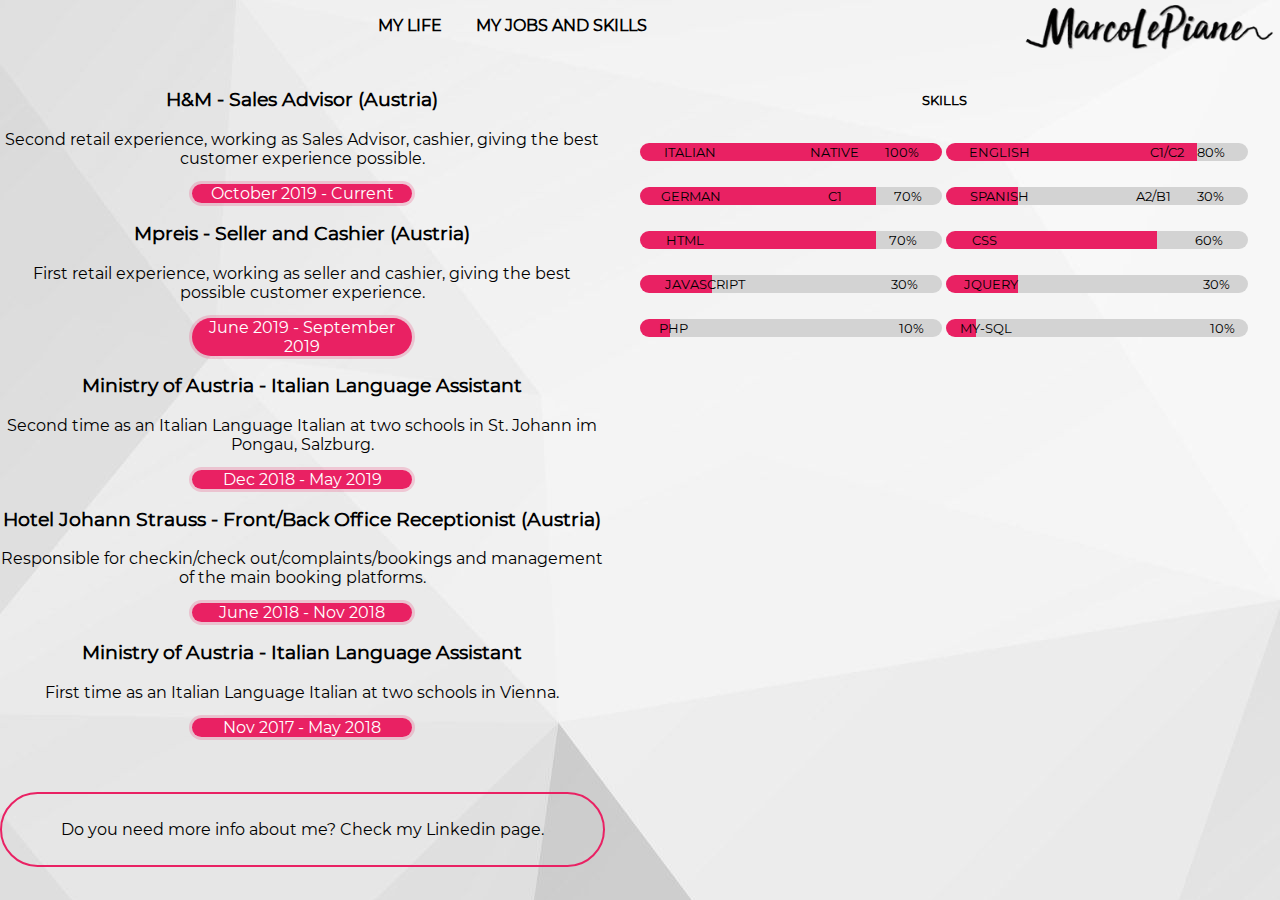
==== my-jobs-and-skills1.html @ e54bd5d1 "Add files via upload" ====
<html>
<head>
    <meta name="viewport" content="width=device=width, initial-scale=1.0">
    <meta charset='UTF-8'/>
    <title>Homepage</title>
    <!-- LINK EMOJI ESTERNO-->
    <link href="https://emoji-css.afeld.me/emoji.css" rel="stylesheet">      
    <link rel="stylesheet" type="text/css" href="my-jobs-and-skills1.css">
</head>
<body>
    <div class="container">
        <nav>
        <ul>
         <li><a href="my-life1.html"  class="btn" id="my-life"><b>MY LIFE</b></a></li>
         <li><a href="my-jobs-and-skills1.css"  class="btn" id="my-jobs"><b>MY JOBS AND SKILLS</b></a></li>
        </ul>
        </nav>
        <div id="logo">
        <a href="index1.html"><img src="logo.png" style="max-width: 100%"></a>
        </div>
        <main>
        <div id="skills-list">
        <h5 id="skills">SKILLS</h5>
      <p id="italian-skill" class="skills">ITALIAN&emsp;&emsp;&emsp;&emsp;&emsp;&emsp;&emsp; NATIVE&emsp;&emsp;100%</p>
      <p id="english-skill" class="skills">ENGLISH&emsp;&emsp;&emsp;&emsp;&emsp;&emsp;&emsp;&emsp;&emsp; C1/C2&emsp;80%</p>      
       <p id="german-skill" class="skills">GERMAN&emsp;&emsp;&emsp;&emsp;&emsp;&emsp;&emsp;&emsp; C1&emsp;&emsp;&emsp;&emsp;70%</p>
       <p id="spanish-skill" class="skills">SPANISH&emsp;&emsp;&emsp;&emsp;&emsp;&emsp;&emsp;&emsp; A2/B1&emsp;&emsp;30%</p>
       <p id="html-skill" class="skills">HTML&emsp;&emsp;&emsp;&emsp;&emsp;&emsp;&emsp;&emsp; &emsp;&emsp;&emsp;&emsp;&emsp;&emsp;70%</p>
       <p id="css-skill" class="skills">CSS&emsp;&emsp;&emsp;&emsp;&emsp;&emsp;&emsp;&emsp; &emsp;&emsp;&emsp;&emsp;&emsp;&emsp;&emsp;60%</p>
       <p id="javascript-skill" class="skills">JAVASCRIPT&emsp;&emsp;&emsp;&emsp;&emsp;&emsp;&emsp;&emsp; &emsp;&emsp;&emsp;30%</p>
       <p id="jquery-skill" class="skills">JQUERY&emsp;&emsp;&emsp;&emsp;&emsp;&emsp;&emsp;&emsp; &emsp;&emsp;&emsp;&emsp;&emsp;&emsp;30%</p>
       <p id="php-skill" class="skills">PHP&emsp;&emsp;&emsp;&emsp;&emsp;&emsp;&emsp;&emsp; &emsp;&emsp;&emsp;&emsp;&emsp;&emsp;&emsp;&emsp;10%</p>
       <p id="mysql-skill" class="skills">MY-SQL&emsp;&emsp;&emsp;&emsp;&emsp;&emsp;&emsp;&emsp; &emsp;&emsp;&emsp;&emsp;&emsp;&emsp;&emsp;10%</p>
          
          
          </div>
      
        </main>
        <div id="sidebar">
        <div class="list">
          <div class="paragraph">
            <h3 class="content">H&M - Sales Advisor (Austria)</h3>
              
          <p class="par">Second retail experience, working as Sales Advisor, cashier, giving the best customer experience possible.</p>
            
          <div id="time1" class="time">October 2019 - Current</div>
          </div>
              <div class="paragraph">
            <h3 class="content">Mpreis - Seller and Cashier (Austria)</h3>
              <p class="par">First retail experience, working as seller and cashier, giving the best possible customer experience.</p>
            
           <div id="time2" class="time">June 2019 - September 2019</div>
            </div>  
            <div class="paragraph">
            <h3 class="content">Ministry of Austria - Italian Language Assistant</h3>
              <p class="par">Second time as an Italian Language Italian at two schools in St. Johann im Pongau, Salzburg.</p>
            
          <div id="time3" class="time">Dec 2018 - May 2019</div>
                </div>
                <div class="paragraph">
            <h3 class="content">Hotel Johann Strauss - Front/Back Office Receptionist (Austria)</h3>
              <p class="par">Responsible for checkin/check out/complaints/bookings and management of the main booking platforms.</p>
            
          <div id="time4" class="time">June 2018 - Nov 2018</div>
            </div>
                    <div class="paragraph">
            <h3 class="content">Ministry of Austria - Italian Language Assistant</h3>
              <p class="par">First time as an Italian Language Italian at two schools in Vienna.</p>
            
          <div id="time5" class="time">Nov 2017 - May 2018</div>
          </div>
              </div>
              <div id="link-container">
      <p>Do you need more info about me? Check my <span><a id="linkedin-icon" href="https://www.linkedin.com/in/marco-le-piane/">Linkedin page</a></span>.</p>
      </div>
              </div>
      
      
        </div> 
</body>





</html>
---- my-jobs-and-skills1.css ----
@font-face {
    font-family: 'Montserrat';
    src: url('font/Montserrat-Regular.eot');
    src: url('font/Montserrat-Regular.eot?#iefix') format('embedded-opentype'),
        url('font/Montserrat-Regular.woff2') format('woff2'),
        url('font/Montserrat-Regular.woff') format('woff'),
        url('font/Montserrat-Regular.ttf') format('truetype'),
        url('font/Montserrat-Regular.svg#Montserrat-Regular') format('svg');
    font-weight: normal;
    font-style: normal;
}


body {
    margin:0;
    padding:0;
    background-image: url(white-background.jpg);
    background-repeat: no-repeat;
    background:cover;
    font-family: "Montserrat";
    }

/* CONTAINER */
.container {
    display: grid;
    height:100vh;
    grid-template-columns: 3fr 1fr 1fr 1.3fr;
    grid-template-rows: 0.5fr 2.8fr 2.8fr 0.6fr;
    grid-template-areas: 
    "nav nav nav logo"
    "sidebar main main main"
    "sidebar main main main"
    "sidebar main main main";
    grid-gap: 0.2rem;
}

/* NAVIGATION MENU */
nav {
    grid-area: nav;    
    text-align:center;
    

}

li {
    display: inline-grid;
    margin-right: 30px;
    }
a {
    list-style-type: none;
    text-decoration: none;
    color: black;
    
}
.btn:hover {
    padding:2px;
    border-bottom:2px solid black;
    transition: 0.2s;
}
/*LOGO */

#logo {
    grid-area: logo;
    text-align: center;
}


/* SIDEBAR */

#sidebar {
    grid-area: sidebar;
    text-align: center;
}

.time {
    box-shadow: 0 0 0 3px rgba(233,33,99,0.2);
    background: rgba(233,33,99,1);
    border-radius: 50px;
    color:white;
    width:220px;
    text-align:center;
    display: inline-grid;
}

#time5 {
    margin-bottom: 15px;
}


#link-container {
    border: rgba(233,33,99,1) 2px solid;
    border-radius: 50px;
    padding:10px;
    margin-top: 40px;
    margin-bottom: 10px;
}

#linkedin-icon:hover{
    border-bottom:1px solid black;
}


/* MAIN */
main {
    grid-area: main;
    text-align: center;
}

#skills {
    text-align: center;
}
.skills {
    font-size: 13px;
    padding:1px;
    text-align: center;
    display: inline-grid;
    color:black;
    border-radius: 50px;
    width:300px;
}
#italian-skill {
    background: linear-gradient(to right, #E92163 0%, #E92163 100%);
    
   
}

#english-skill {
    background: linear-gradient(to right, #E92163 0%, #E92163 83%, #D3D3D3 83%, #D3D3D3 100%);
    
}

#german-skill {
    background: linear-gradient(to right, #E92163 0%, #E92163 78%, #D3D3D3 73%, #D3D3D3 100%);
    }
#spanish-skill {
    background: linear-gradient(to right, #E92163 0%, #E92163 24%, #D3D3D3 24%, #D3D3D3 100%);
    
}

#html-skill {
    background: linear-gradient(to right, #E92163 0%, #E92163 78%, #D3D3D3 78%, #D3D3D3 100%);
    }

#css-skill {
    background: linear-gradient(to right, #E92163 0%, #E92163 70%, #D3D3D3 70%, #d3d3d3 100%);
    }
#javascript-skill {
    background: linear-gradient(to right, #E92163 0%, #E92163 24%, #D3D3D3 24%, #D3D3D3 100%);
    
}
#jquery-skill {
    background: linear-gradient(to right, #E92163 0%, #E92163 24%, #D3D3D3 24%, #D3D3D3 100%);
    
}

#php-skill {
    background: linear-gradient(to right, #E92163 0%, #E92163 10%, #D3D3D3 10%, #D3D3D3 100%);
}

#mysql-skill {
    background: linear-gradient(to right, #E92163 0%, #E92163 10%, #D3D3D3 10%, #D3D3D3 100%);
}

/* MEDIA QUERIES */
@media only screen and (max-width:550px) {
    .container {
        grid-template-columns:1fr;
        grid-template-rows: 0.4fr 0.4fr 2.2fr 1.2fr;
        grid-template-areas: 
        "logo"
        "nav"
        "sidebar"
        "main"
    }
    nav {
        margin:10px 0px 10px 0px;
        border:1px solid black;
    }
}
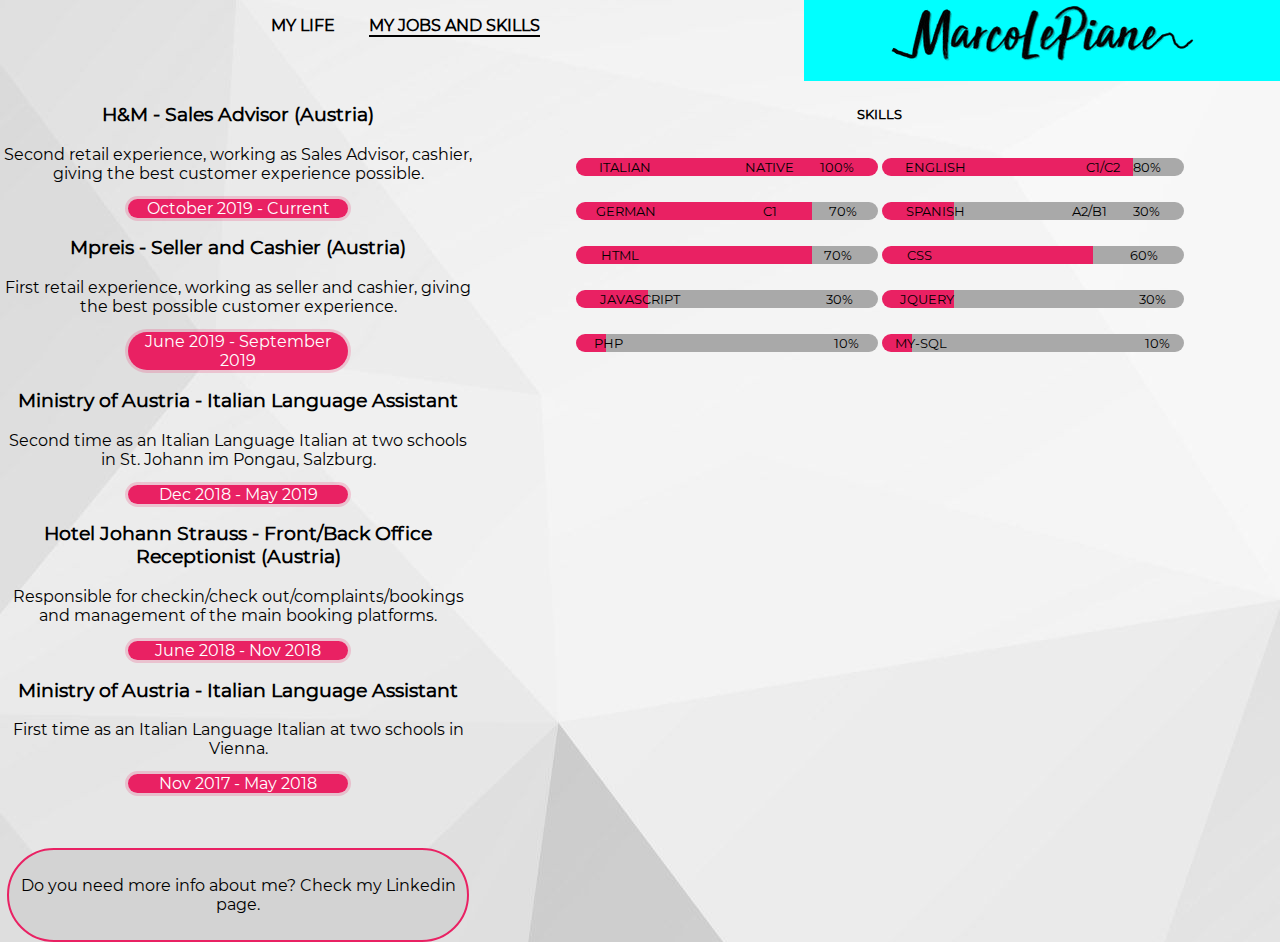
==== commit 16df3817: "Add files via upload" ====
--- a/my-jobs-and-skills1.html
+++ b/my-jobs-and-skills1.html
@@ -16,7 +16,7 @@
         </ul>
         </nav>
         <div id="logo">
-        <a href="index1.html"><img src="logo.png" style="max-width: 100%"></a>
+        <a href="index.html"><img src="logo.png" style="max-width: 100%"></a>
         </div>
         <main>
         <div id="skills-list">
@@ -44,30 +44,30 @@
           <p class="par">Second retail experience, working as Sales Advisor, cashier, giving the best customer experience possible.</p>
             
           <div id="time1" class="time">October 2019 - Current</div>
+              
           </div>
               <div class="paragraph">
             <h3 class="content">Mpreis - Seller and Cashier (Austria)</h3>
               <p class="par">First retail experience, working as seller and cashier, giving the best possible customer experience.</p>
+            <div id="time2" class="time">June 2019 - September 2019</div>
             
-           <div id="time2" class="time">June 2019 - September 2019</div>
             </div>  
             <div class="paragraph">
             <h3 class="content">Ministry of Austria - Italian Language Assistant</h3>
               <p class="par">Second time as an Italian Language Italian at two schools in St. Johann im Pongau, Salzburg.</p>
+        <div id="time3" class="time">Dec 2018 - May 2019</div>
+                </div>
             
-          <div id="time3" class="time">Dec 2018 - May 2019</div>
-                </div>
                 <div class="paragraph">
             <h3 class="content">Hotel Johann Strauss - Front/Back Office Receptionist (Austria)</h3>
               <p class="par">Responsible for checkin/check out/complaints/bookings and management of the main booking platforms.</p>
+            <div id="time4" class="time">June 2018 - Nov 2018</div>
+            </div>
             
-          <div id="time4" class="time">June 2018 - Nov 2018</div>
-            </div>
-                    <div class="paragraph">
+            <div class="paragraph">
             <h3 class="content">Ministry of Austria - Italian Language Assistant</h3>
               <p class="par">First time as an Italian Language Italian at two schools in Vienna.</p>
-            
-          <div id="time5" class="time">Nov 2017 - May 2018</div>
+            <div id="time5" class="time">Nov 2017 - May 2018</div>
           </div>
               </div>
               <div id="link-container">
--- a/my-jobs-and-skills1.css
+++ b/my-jobs-and-skills1.css
@@ -24,7 +24,7 @@
 .container {
     display: grid;
     height:100vh;
-    grid-template-columns: 3fr 1fr 1fr 1.3fr;
+    grid-template-columns: 3fr 1fr 1fr 3fr;
     grid-template-rows: 0.5fr 2.8fr 2.8fr 0.6fr;
     grid-template-areas: 
     "nav nav nav logo"
@@ -40,6 +40,10 @@
     text-align:center;
     
 
+}
+
+#my-jobs {
+        border-bottom:2px solid black;
 }
 
 li {
@@ -62,6 +66,7 @@
 #logo {
     grid-area: logo;
     text-align: center;
+    background-color: aqua;
 }
 
 
@@ -91,8 +96,8 @@
     border: rgba(233,33,99,1) 2px solid;
     border-radius: 50px;
     padding:10px;
-    margin-top: 40px;
-    margin-bottom: 10px;
+    margin:40px 7px 10px 7px;
+    background-color: #d3d3d3;
 }
 
 #linkedin-icon:hover{
@@ -125,44 +130,45 @@
 }
 
 #english-skill {
-    background: linear-gradient(to right, #E92163 0%, #E92163 83%, #D3D3D3 83%, #D3D3D3 100%);
+    background: linear-gradient(to right, #E92163 0%, #E92163 83%, darkgray 83%, darkgray 100%);
     
 }
 
 #german-skill {
-    background: linear-gradient(to right, #E92163 0%, #E92163 78%, #D3D3D3 73%, #D3D3D3 100%);
+    background: linear-gradient(to right, #E92163 0%, #E92163 78%, darkgray 73%, darkgray 100%);
     }
 #spanish-skill {
-    background: linear-gradient(to right, #E92163 0%, #E92163 24%, #D3D3D3 24%, #D3D3D3 100%);
+    background: linear-gradient(to right, #E92163 0%, #E92163 24%, darkgray 24%, darkgray 100%);
     
 }
 
 #html-skill {
-    background: linear-gradient(to right, #E92163 0%, #E92163 78%, #D3D3D3 78%, #D3D3D3 100%);
+    background: linear-gradient(to right, #E92163 0%, #E92163 78%, darkgray 78%, darkgray 100%);
     }
 
 #css-skill {
-    background: linear-gradient(to right, #E92163 0%, #E92163 70%, #D3D3D3 70%, #d3d3d3 100%);
+    background: linear-gradient(to right, #E92163 0%, #E92163 70%, darkgray 70%, darkgray 100%);
     }
 #javascript-skill {
-    background: linear-gradient(to right, #E92163 0%, #E92163 24%, #D3D3D3 24%, #D3D3D3 100%);
+    background: linear-gradient(to right, #E92163 0%, #E92163 24%, darkgray 24%, darkgray 100%);
     
 }
 #jquery-skill {
-    background: linear-gradient(to right, #E92163 0%, #E92163 24%, #D3D3D3 24%, #D3D3D3 100%);
+    background: linear-gradient(to right, #E92163 0%, #E92163 24%, darkgray 24%, darkgray 100%);
     
 }
 
 #php-skill {
-    background: linear-gradient(to right, #E92163 0%, #E92163 10%, #D3D3D3 10%, #D3D3D3 100%);
+    background: linear-gradient(to right, #E92163 0%, #E92163 10%, darkgray 10%, darkgray 100%);
 }
 
 #mysql-skill {
-    background: linear-gradient(to right, #E92163 0%, #E92163 10%, #D3D3D3 10%, #D3D3D3 100%);
+    background: linear-gradient(to right, #E92163 0%, #E92163 10%, darkgray 10%, darkgray 100%);
+    margin-bottom: 50px;
 }
 
 /* MEDIA QUERIES */
-@media only screen and (max-width:550px) {
+@media only screen and (max-width:650px) {
     .container {
         grid-template-columns:1fr;
         grid-template-rows: 0.4fr 0.4fr 2.2fr 1.2fr;
@@ -176,4 +182,6 @@
         margin:10px 0px 10px 0px;
         border:1px solid black;
     }
+    #logo {
+        text-align: center;
 }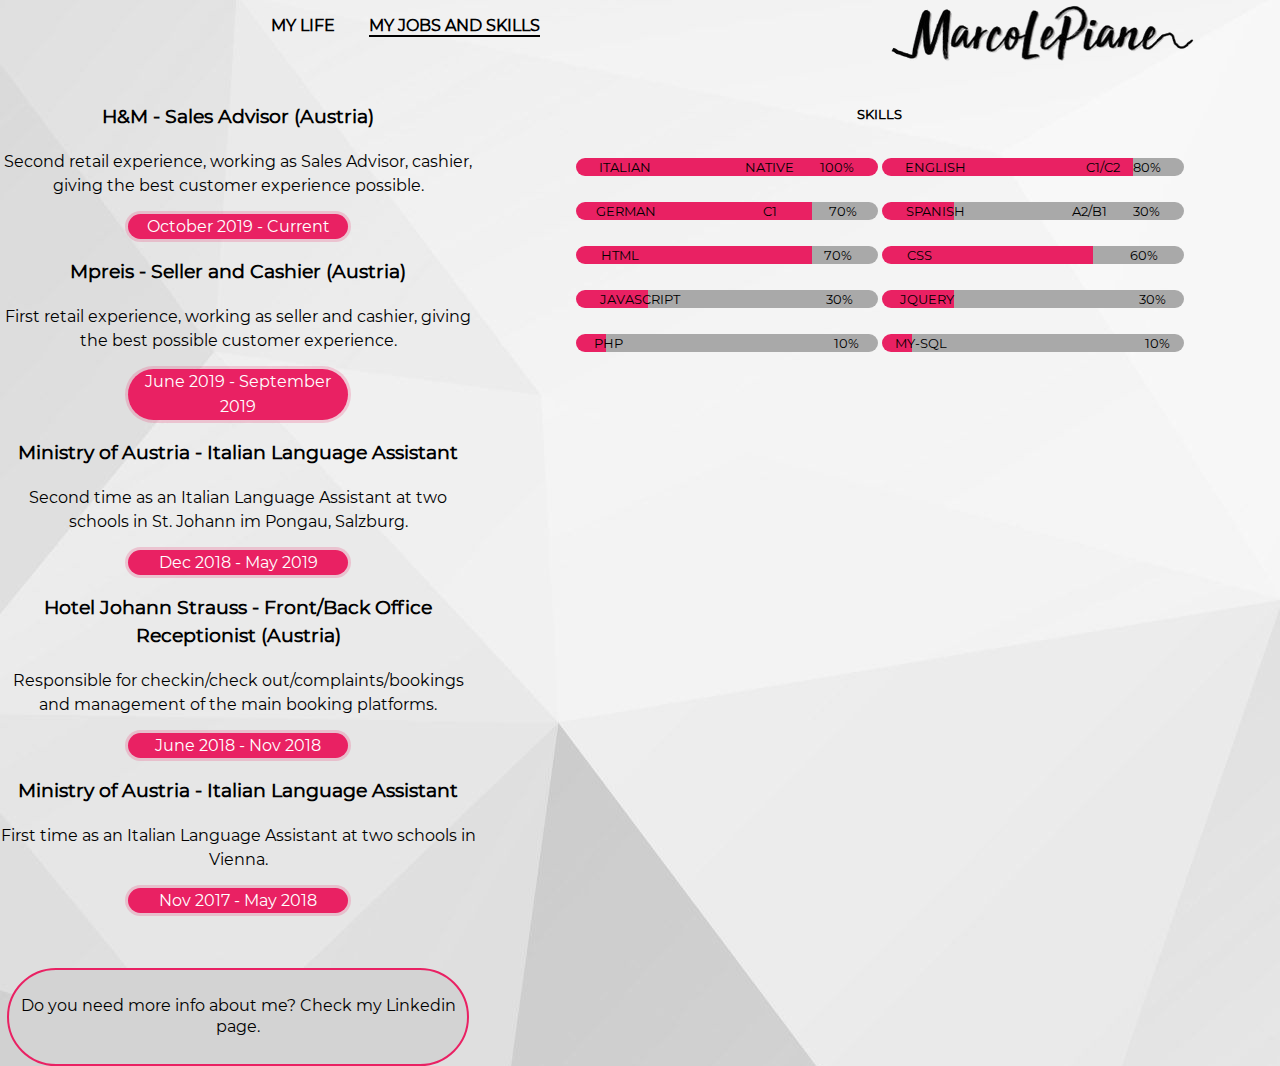
==== commit dd5b72cb: "Update my-jobs-and-skills1.html" ====
--- a/my-jobs-and-skills1.html
+++ b/my-jobs-and-skills1.html
@@ -54,7 +54,7 @@
             </div>  
             <div class="paragraph">
             <h3 class="content">Ministry of Austria - Italian Language Assistant</h3>
-              <p class="par">Second time as an Italian Language Italian at two schools in St. Johann im Pongau, Salzburg.</p>
+              <p class="par">Second time as an Italian Language Assistant at two schools in St. Johann im Pongau, Salzburg.</p>
         <div id="time3" class="time">Dec 2018 - May 2019</div>
                 </div>
             
@@ -66,7 +66,7 @@
             
             <div class="paragraph">
             <h3 class="content">Ministry of Austria - Italian Language Assistant</h3>
-              <p class="par">First time as an Italian Language Italian at two schools in Vienna.</p>
+              <p class="par">First time as an Italian Language Assistant at two schools in Vienna.</p>
             <div id="time5" class="time">Nov 2017 - May 2018</div>
           </div>
               </div>
@@ -83,4 +83,4 @@
 
 
 
-</html>+</html>
--- a/my-jobs-and-skills1.css
+++ b/my-jobs-and-skills1.css
@@ -66,7 +66,6 @@
 #logo {
     grid-area: logo;
     text-align: center;
-    background-color: aqua;
 }
 
 
@@ -85,8 +84,11 @@
     width:220px;
     text-align:center;
     display: inline-grid;
+    line-height:1.6;
 }
-
+.list {
+    line-height:1.5;
+}
 #time5 {
     margin-bottom: 15px;
 }
@@ -98,6 +100,7 @@
     padding:10px;
     margin:40px 7px 10px 7px;
     background-color: #d3d3d3;
+    line-height:1.3;
 }
 
 #linkedin-icon:hover{
@@ -184,4 +187,4 @@
     }
     #logo {
         text-align: center;
-}+}
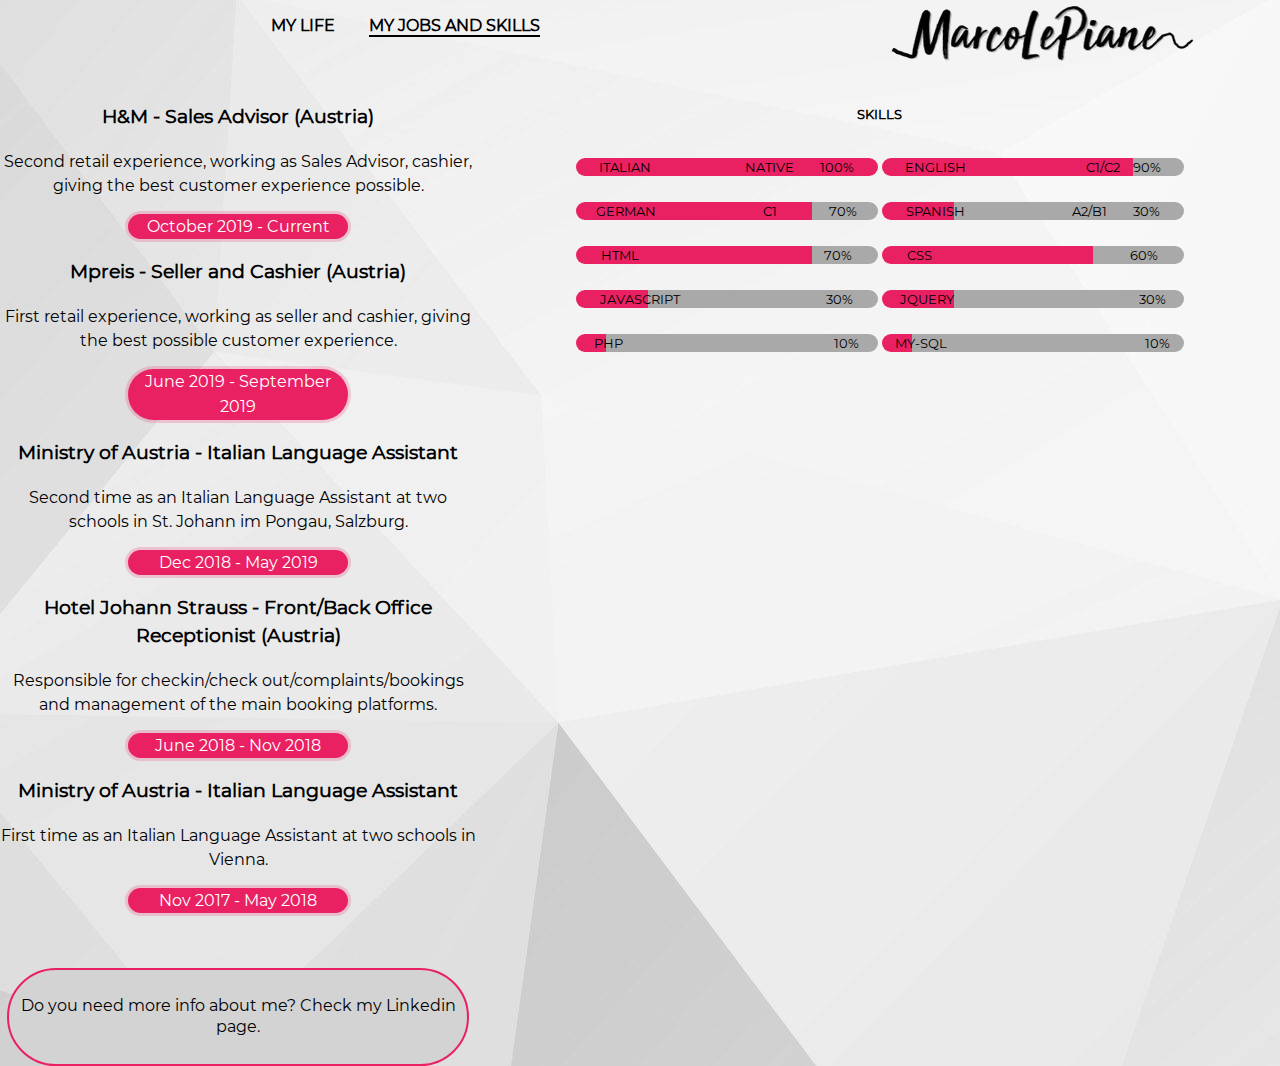
==== commit 1628cb98: "Update my-jobs-and-skills1.html" ====
--- a/my-jobs-and-skills1.html
+++ b/my-jobs-and-skills1.html
@@ -22,7 +22,7 @@
         <div id="skills-list">
         <h5 id="skills">SKILLS</h5>
       <p id="italian-skill" class="skills">ITALIAN&emsp;&emsp;&emsp;&emsp;&emsp;&emsp;&emsp; NATIVE&emsp;&emsp;100%</p>
-      <p id="english-skill" class="skills">ENGLISH&emsp;&emsp;&emsp;&emsp;&emsp;&emsp;&emsp;&emsp;&emsp; C1/C2&emsp;80%</p>      
+      <p id="english-skill" class="skills">ENGLISH&emsp;&emsp;&emsp;&emsp;&emsp;&emsp;&emsp;&emsp;&emsp; C1/C2&emsp;90%</p>      
        <p id="german-skill" class="skills">GERMAN&emsp;&emsp;&emsp;&emsp;&emsp;&emsp;&emsp;&emsp; C1&emsp;&emsp;&emsp;&emsp;70%</p>
        <p id="spanish-skill" class="skills">SPANISH&emsp;&emsp;&emsp;&emsp;&emsp;&emsp;&emsp;&emsp; A2/B1&emsp;&emsp;30%</p>
        <p id="html-skill" class="skills">HTML&emsp;&emsp;&emsp;&emsp;&emsp;&emsp;&emsp;&emsp; &emsp;&emsp;&emsp;&emsp;&emsp;&emsp;70%</p>
